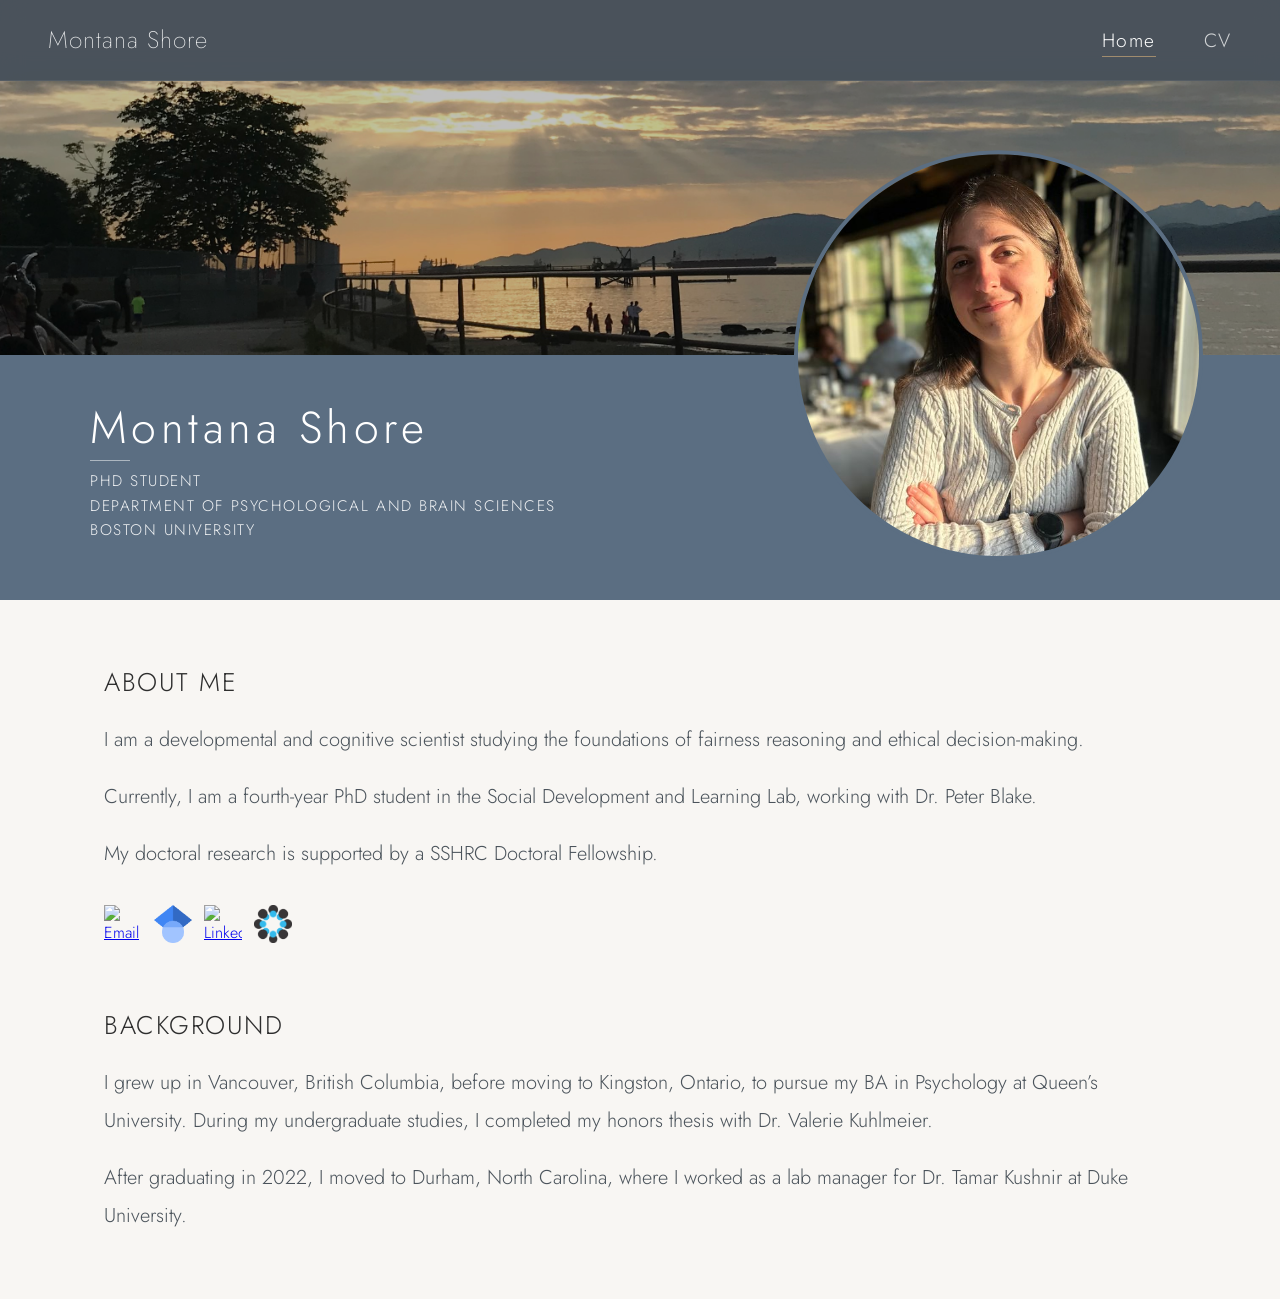
==== index.html @ 3db84d75 "Rename About tab to Home Co-Authored-By: Claude Opus 5.5 <noreply@anthropic.com>" ====
<!DOCTYPE html>
<html lang="en">
<head>
  <meta charset="UTF-8" />
  <meta name="viewport" content="width=device-width, initial-scale=1.0" />
  <title>Montana Shore</title>
  <meta name="description" content="Montana Shore, PhD student in the Department of Psychological and Brain Sciences at Boston University." />
  <link rel="preconnect" href="https://fonts.googleapis.com">
  <link rel="preconnect" href="https://fonts.gstatic.com" crossorigin>
  <link href="https://fonts.googleapis.com/css2?family=Jost:wght@200;300;400;500&display=swap" rel="stylesheet">
  <link rel="stylesheet" href="style.css" />
</head>
<body>

  <!-- NAV -->
  <nav>
    <a class="nav-logo" href="index.html">Montana Shore</a>
    <ul class="nav-links">
      <li><a href="index.html" aria-current="page">Home</a></li>
      <li><a href="2026-10_Shore_CV.pdf" target="_blank" rel="noopener">CV</a></li>
    </ul>
  </nav>

  <!-- HERO -->
  <header class="hero-wrapper" id="home">
    <img class="hero-landscape" src="landscape.jpeg" alt="" />
    <div class="hero-band">
      <img class="hero-avatar" src="profile.jpeg" alt="Portrait of Montana Shore" />
      <div class="hero-text">
        <h1 class="hero-name">Montana Shore</h1>
        <div class="hero-divider"></div>
        <p class="hero-title"><span>PhD Student</span><span class="sep"> &nbsp;|&nbsp; </span><span>Department of Psychological and Brain Sciences</span><span class="sep"> &nbsp;|&nbsp; </span><span>Boston University</span></p>
      </div>
    </div>
  </header>

  <main>
    <!-- ABOUT -->
    <section id="about">
      <h2 class="section-label">About Me</h2>
      <p>I am a developmental and cognitive scientist studying the foundations of fairness reasoning and ethical decision-making.</p>
      <p>Currently, I am a fourth-year PhD student in the Social Development and Learning Lab, working with Dr. Peter Blake.</p>
      <p>My doctoral research is supported by a SSHRC Doctoral Fellowship.</p>
      <div class="icon-links">
        <a class="icon-link" href="mailto:mjshore@bu.edu" title="Email">
          <img src="email.png" alt="Email" />
        </a>
        <a class="icon-link" href="https://scholar.google.com/citations?user=RjfIgo4AAAAJ&amp;hl=en" target="_blank" rel="noopener" title="Google Scholar">
          <img src="googlescholar.png" alt="Google Scholar" />
        </a>
        <a class="icon-link" href="https://www.linkedin.com/in/montana-shore-19417b161/" target="_blank" rel="noopener" title="LinkedIn">
          <img src="linkedin.png" alt="LinkedIn" />
        </a>
        <a class="icon-link" href="https://osf.io/xu5y9/" target="_blank" rel="noopener" title="OSF">
          <img src="osf.png" alt="OSF" />
        </a>
      </div>
    </section>

    <!-- BACKGROUND -->
    <section id="background">
      <h2 class="section-label">Background</h2>
      <p>I grew up in Vancouver, British Columbia, before moving to Kingston, Ontario, to pursue my BA in Psychology at Queen&rsquo;s University. During my undergraduate studies, I completed my honors thesis with Dr. Valerie Kuhlmeier.</p>
      <p>After graduating in 2022, I moved to Durham, North Carolina, where I worked as a lab manager for Dr. Tamar Kushnir at Duke University.</p>
    </section>
  </main>

</body>
</html>
---- style.css ----
*, *::before, *::after { margin: 0; padding: 0; box-sizing: border-box; }

:root {
  --white: #ffffff;
  --off-white: #f8f6f3;
  --ink: #2e2e2e;
  --mid: #6a6a6a;
  --slate: rgba(50, 60, 70, 0.88);
  --accent: #a08c6e;
  --band: #5b6e82;
  --card: #ede9e3;
  --card-hover: #e4dfd7;
  --border: rgba(0, 0, 0, 0.12);
  --font: 'Jost', sans-serif;
  --nav-height: 80px;
  --avatar: min(32vw, 460px);
}

html { scroll-behavior: smooth; }

body {
  font-family: var(--font);
  font-weight: 300;
  color: var(--ink);
  background: var(--off-white);
}

/* NAV */
nav {
  position: fixed;
  top: 0; left: 0; right: 0;
  z-index: 100;
  display: flex;
  justify-content: space-between;
  align-items: center;
  padding: 1.4rem 3rem;
  background: var(--slate);
  backdrop-filter: blur(12px);
  -webkit-backdrop-filter: blur(12px);
  border-bottom: 1px solid rgba(255, 255, 255, 0.1);
}

.nav-logo {
  font-weight: 200;
  font-size: 1.5rem;
  letter-spacing: 0.04em;
  color: rgba(255, 255, 255, 0.9);
  text-decoration: none;
}

.nav-links {
  display: flex;
  gap: 3rem;
  list-style: none;
}

.nav-links a {
  font-weight: 300;
  font-size: 1.2rem;
  letter-spacing: 0.08em;
  color: rgba(255, 255, 255, 0.75);
  text-decoration: none;
  position: relative;
  transition: color 0.2s;
}

.nav-links a::after {
  content: '';
  position: absolute;
  bottom: -3px; left: 0;
  width: 0; height: 1px;
  background: var(--accent);
  transition: width 0.3s ease;
}
.nav-links a:hover::after { width: 100%; }
.nav-links a:hover,
.nav-links a[aria-current="page"] { color: var(--white); }
.nav-links a[aria-current="page"]::after { width: 100%; }

/* HERO */
.hero-wrapper { padding-top: var(--nav-height); }

.hero-landscape {
  width: 100%;
  height: 275px;
  object-fit: cover;
  object-position: center;
  display: block;
  filter: brightness(0.75);
}

.hero-band {
  background: var(--band);
  padding: 2rem 7vw 2.5rem;
  position: relative;
  min-height: calc(var(--avatar) / 2 + 2.5rem);
  display: flex;
  flex-direction: column;
  justify-content: center;
  animation: fadeUp 1s ease 0.2s both;
}

@keyframes fadeUp {
  from { opacity: 0; transform: translateY(20px); }
  to   { opacity: 1; transform: translateY(0); }
}

.hero-avatar {
  width: var(--avatar);
  height: var(--avatar);
  border-radius: 50%;
  object-fit: cover;
  object-position: center top;
  border: 4px solid var(--band);
  position: absolute;
  right: 6vw;
  top: 0;
  transform: translateY(-50%);
}

.hero-text {
  width: calc(100% - var(--avatar) + 1vw - 1.5rem);
  min-width: 0;
  container-type: inline-size;
}

.hero-name {
  font-weight: 300;
  font-size: clamp(1.6rem, 3.5vw, 2.8rem);
  color: var(--white);
  letter-spacing: 0.1em;
  line-height: 1.1;
  margin-bottom: 0.3rem;
}

.hero-divider {
  width: 40px;
  height: 1px;
  background: rgba(255, 255, 255, 0.5);
  margin: 0.5rem 0;
}

.hero-title {
  font-weight: 300;
  font-size: clamp(0.95rem, 1.2vw, 1.1rem);
  line-height: 1.6;
  color: rgba(255, 255, 255, 0.9);
  letter-spacing: 0.1em;
  text-transform: uppercase;
}
/* Subtitle: stacked lines by default, one line when there is room beside the photo */
.hero-title span { display: block; }
.hero-title .sep { display: none; }
@container (min-width: 1000px) {
  .hero-title span { display: inline; white-space: nowrap; }
  .hero-title .sep { display: inline; }
}

/* ICON LINKS */
.icon-links {
  display: flex;
  gap: 0.75rem;
  margin-top: 2rem;
  flex-wrap: wrap;
  align-items: center;
}

.icon-link {
  display: inline-flex;
  align-items: center;
  justify-content: center;
  transition: transform 0.15s, opacity 0.2s;
}

.icon-link:hover {
  transform: translateY(-2px);
  opacity: 0.6;
}

.icon-link img {
  width: 38px;
  height: 38px;
  object-fit: contain;
  display: block;
}

/* MAIN CONTENT */
main {
  max-width: 1200px;
  margin: 0 auto;
  padding: 4rem;
}

/* Pages without the banner start below the fixed top bar */
main.page-top { padding-top: calc(var(--nav-height) + 3rem); }

section { scroll-margin-top: var(--nav-height); }
section + section { margin-top: 4rem; }

.section-label {
  font-weight: 300;
  font-size: clamp(1.35rem, 2vw, 1.6rem);
  letter-spacing: 0.06em;
  text-transform: uppercase;
  color: var(--ink);
  margin-bottom: 1.25rem;
}

section p {
  font-size: 1.25rem;
  line-height: 1.9;
  color: var(--slate);
}

section p + p { margin-top: 1.2rem; }

/* RESEARCH */
.research-grid {
  display: grid;
  grid-template-columns: 1fr;
  gap: 2px;
  margin-top: 3rem;
}

.research-card {
  background: var(--card);
  padding: 2.5rem 2rem;
  transition: background 0.2s;
}
.research-card:hover { background: var(--card-hover); }

.card-number {
  font-weight: 200;
  font-size: 2.5rem;
  color: var(--slate);
  line-height: 1;
  margin-bottom: 1rem;
  letter-spacing: 0.05em;
}

.card-title {
  font-weight: 400;
  font-size: 1.1rem;
  letter-spacing: 0.08em;
  color: var(--ink);
  margin-bottom: 0.8rem;
  text-transform: uppercase;
}

section .card-desc {
  font-size: 1.1rem;
  line-height: 1.7;
  color: var(--mid);
}

/* RESPONSIVE */
@media (max-width: 640px) {
  :root { --nav-height: 68px; --avatar: 170px; }
  nav { padding: 1.2rem 1.5rem; }
  .nav-logo { font-size: 1.25rem; white-space: nowrap; }
  .nav-links { gap: 1.25rem; }
  .nav-links a { font-size: 1rem; }
  .hero-landscape { height: 140px; }
  .hero-band { padding-top: 5rem; }
  .hero-avatar { right: 1.5rem; transform: translateY(-60%); }
  .hero-text { width: 100%; }
  .hero-title { font-size: 0.9rem; }
  main { padding: 3rem 1.5rem; }
}
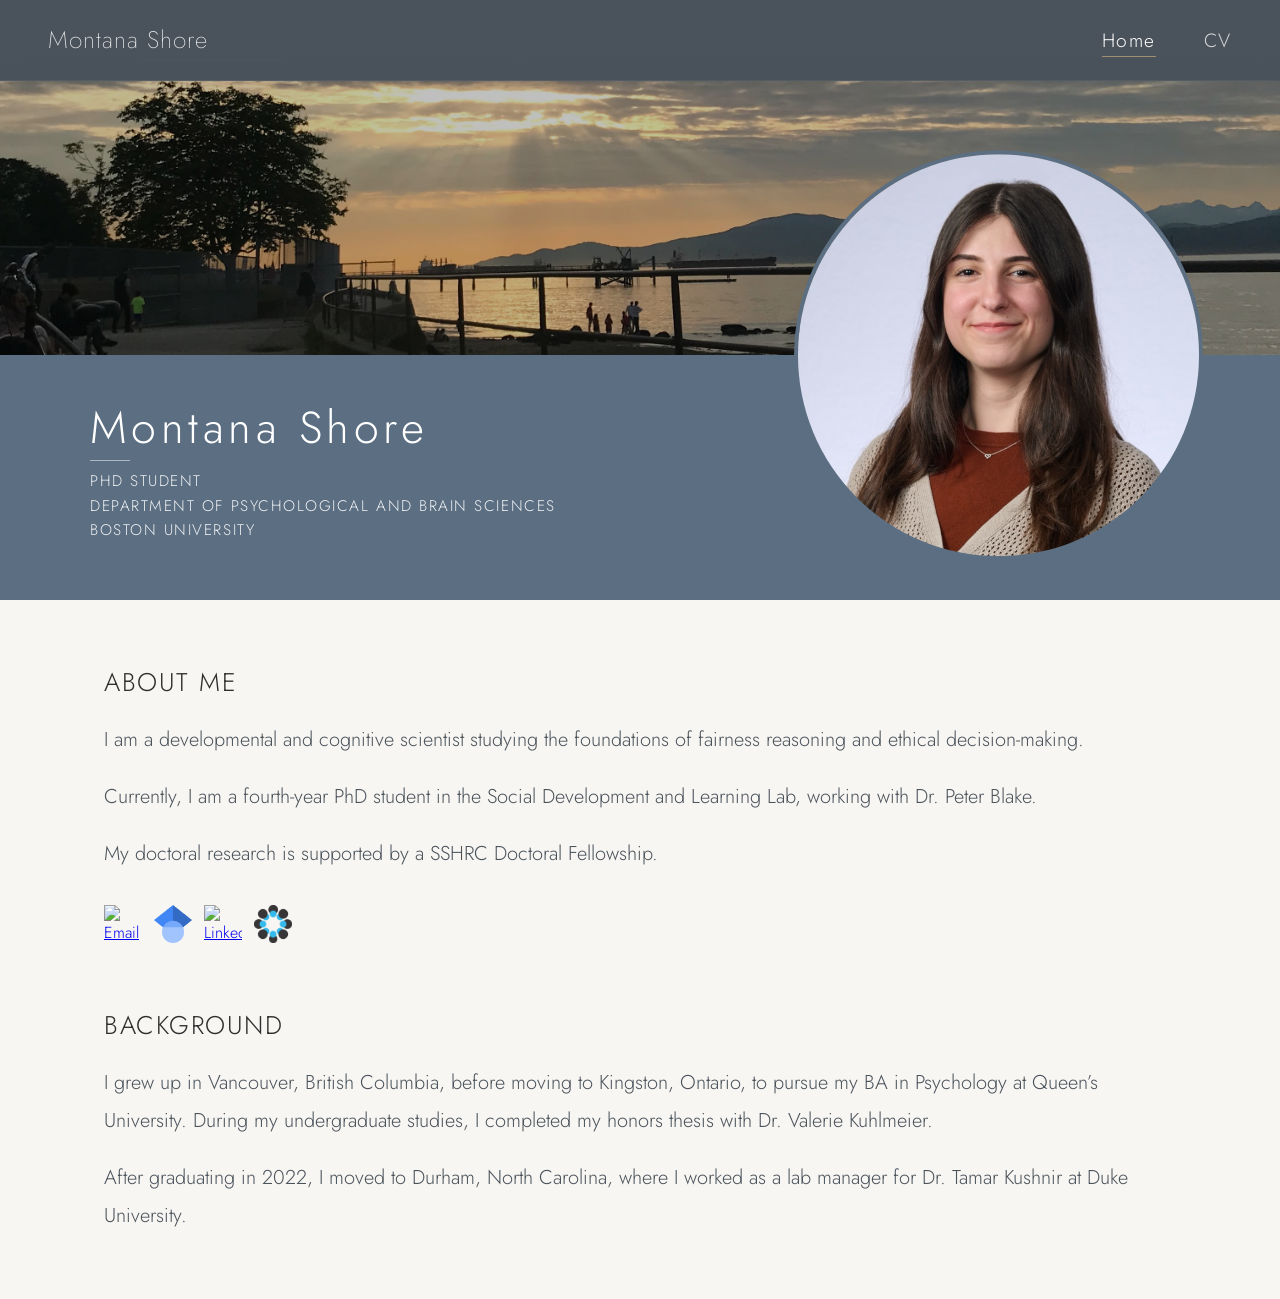
==== commit 5de8c267: "Update profile picture with new retouched headshot Co-Authored-By: Claude Opus 5.5 <noreply@anthropi" ====
--- a/index.html
+++ b/index.html
@@ -3,8 +3,40 @@
 <head>
   <meta charset="UTF-8" />
   <meta name="viewport" content="width=device-width, initial-scale=1.0" />
-  <title>Montana Shore</title>
-  <meta name="description" content="Montana Shore, PhD student in the Department of Psychological and Brain Sciences at Boston University." />
+  <title>Montana Shore | PhD Student, Boston University</title>
+  <meta name="description" content="Montana Shore is a developmental and cognitive scientist and PhD student in the Department of Psychological and Brain Sciences at Boston University, studying fairness reasoning and ethical decision-making." />
+  <link rel="canonical" href="https://montanashore.com/" />
+
+  <!-- How the page looks when shared on social media or in messages -->
+  <meta property="og:type" content="profile" />
+  <meta property="og:title" content="Montana Shore" />
+  <meta property="og:description" content="Developmental and cognitive scientist and PhD student at Boston University, studying fairness reasoning and ethical decision-making." />
+  <meta property="og:url" content="https://montanashore.com/" />
+  <meta property="og:image" content="https://montanashore.com/profile.jpeg" />
+
+  <!-- Tells search engines who this site is about and links your other profiles -->
+  <script type="application/ld+json">
+  {
+    "@context": "https://schema.org",
+    "@type": "Person",
+    "name": "Montana Shore",
+    "url": "https://montanashore.com/",
+    "image": "https://montanashore.com/profile.jpeg",
+    "jobTitle": "PhD Student",
+    "affiliation": {
+      "@type": "CollegeOrUniversity",
+      "name": "Boston University",
+      "department": "Department of Psychological and Brain Sciences"
+    },
+    "alumniOf": "Queen's University",
+    "email": "mailto:mjshore@bu.edu",
+    "sameAs": [
+      "https://scholar.google.com/citations?user=RjfIgo4AAAAJ",
+      "https://www.linkedin.com/in/montana-shore-19417b161/",
+      "https://osf.io/xu5y9/"
+    ]
+  }
+  </script>
   <link rel="preconnect" href="https://fonts.googleapis.com">
   <link rel="preconnect" href="https://fonts.gstatic.com" crossorigin>
   <link href="https://fonts.googleapis.com/css2?family=Jost:wght@200;300;400;500&display=swap" rel="stylesheet">
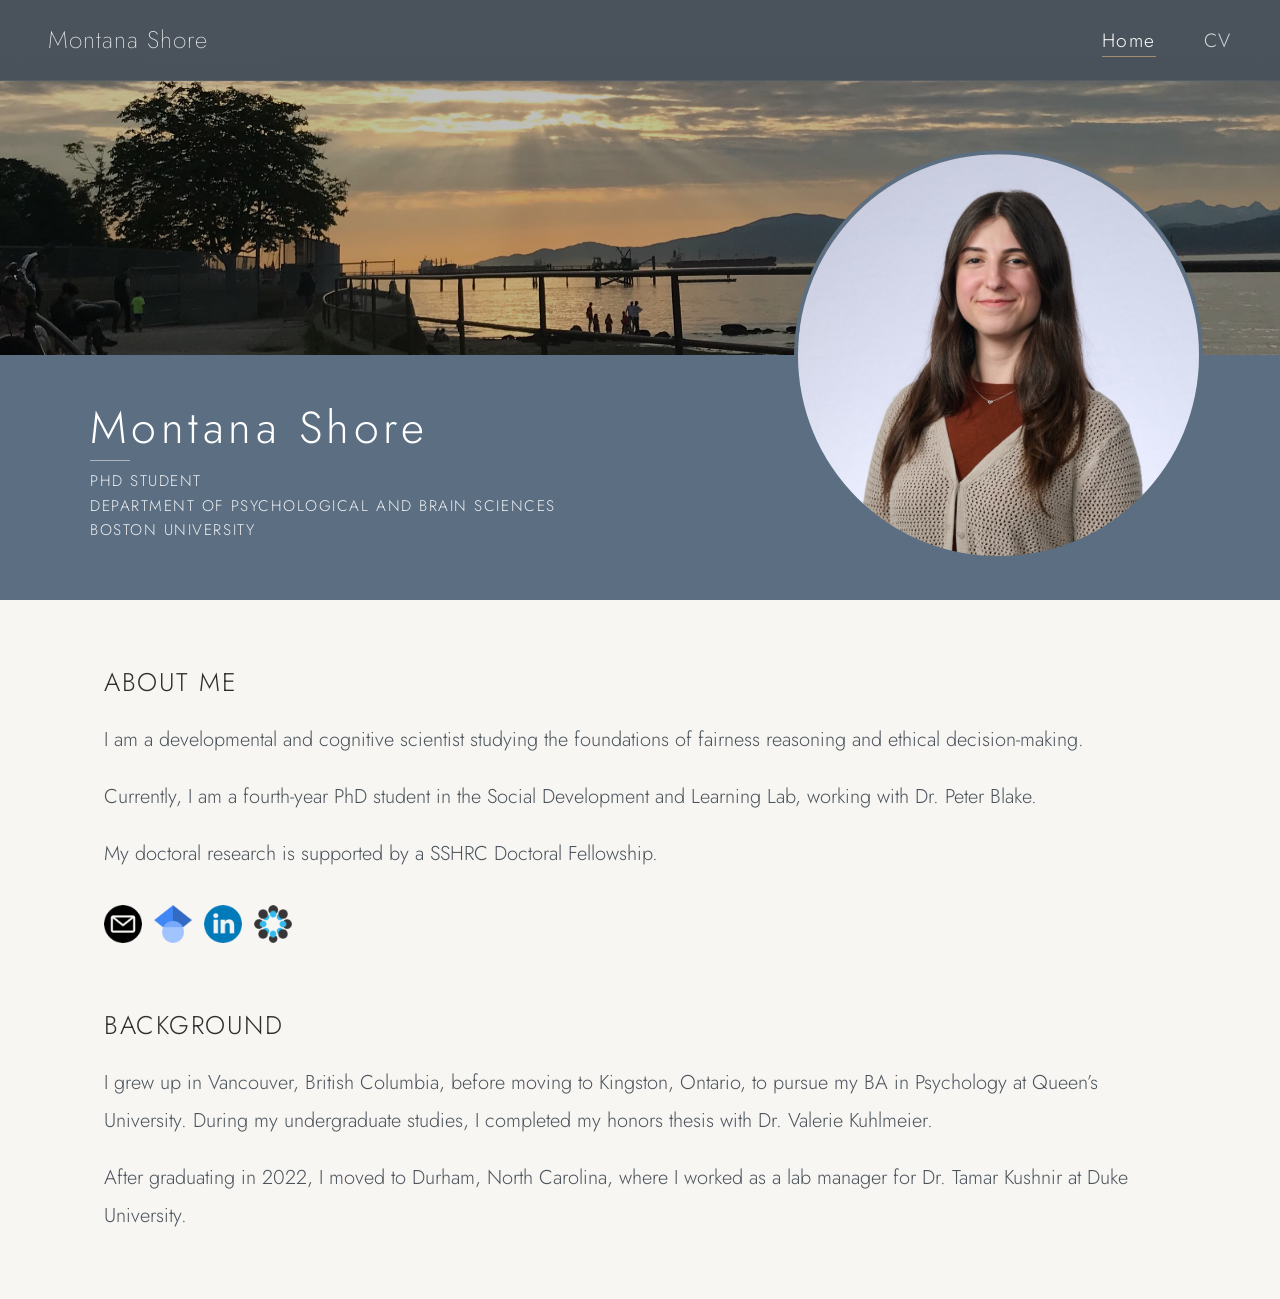
==== commit a5ebac36: "Improve SEO: favicon, sharing tags, richer profile data, smaller images - Add favicon and Apple touc" ====
--- a/index.html
+++ b/index.html
@@ -6,6 +6,10 @@
   <title>Montana Shore | PhD Student, Boston University</title>
   <meta name="description" content="Montana Shore is a developmental and cognitive scientist and PhD student in the Department of Psychological and Brain Sciences at Boston University, studying fairness reasoning and ethical decision-making." />
   <link rel="canonical" href="https://montanashore.com/" />
+  <meta name="google-site-verification" content="kTW9x9qZH2GwWdBQJdvQ5iM43Chmeb7-rbq7OVNbus4" />
+  <meta name="author" content="Montana Shore" />
+  <link rel="icon" type="image/png" href="favicon.png" />
+  <link rel="apple-touch-icon" href="apple-touch-icon.png" />
 
   <!-- How the page looks when shared on social media or in messages -->
   <meta property="og:type" content="profile" />
@@ -13,6 +17,11 @@
   <meta property="og:description" content="Developmental and cognitive scientist and PhD student at Boston University, studying fairness reasoning and ethical decision-making." />
   <meta property="og:url" content="https://montanashore.com/" />
   <meta property="og:image" content="https://montanashore.com/profile.jpeg" />
+  <meta property="og:image:alt" content="Portrait of Montana Shore" />
+  <meta property="og:site_name" content="Montana Shore" />
+  <meta property="profile:first_name" content="Montana" />
+  <meta property="profile:last_name" content="Shore" />
+  <meta name="twitter:card" content="summary" />
 
   <!-- Tells search engines who this site is about and links your other profiles -->
   <script type="application/ld+json">
@@ -20,6 +29,10 @@
     "@context": "https://schema.org",
     "@type": "Person",
     "name": "Montana Shore",
+    "givenName": "Montana",
+    "familyName": "Shore",
+    "description": "Developmental and cognitive scientist and PhD student at Boston University studying fairness reasoning and ethical decision-making.",
+    "knowsAbout": ["Developmental psychology", "Cognitive science", "Fairness reasoning", "Moral development", "Ethical decision-making"],
     "url": "https://montanashore.com/",
     "image": "https://montanashore.com/profile.jpeg",
     "jobTitle": "PhD Student",
@@ -55,9 +68,9 @@
 
   <!-- HERO -->
   <header class="hero-wrapper" id="home">
-    <img class="hero-landscape" src="landscape.jpeg" alt="" />
+    <img class="hero-landscape" src="landscape.jpeg" alt="" width="2400" height="942" fetchpriority="high" />
     <div class="hero-band">
-      <img class="hero-avatar" src="profile.jpeg" alt="Portrait of Montana Shore" />
+      <img class="hero-avatar" src="profile.jpeg" alt="Portrait of Montana Shore" width="1000" height="1000" />
       <div class="hero-text">
         <h1 class="hero-name">Montana Shore</h1>
         <div class="hero-divider"></div>
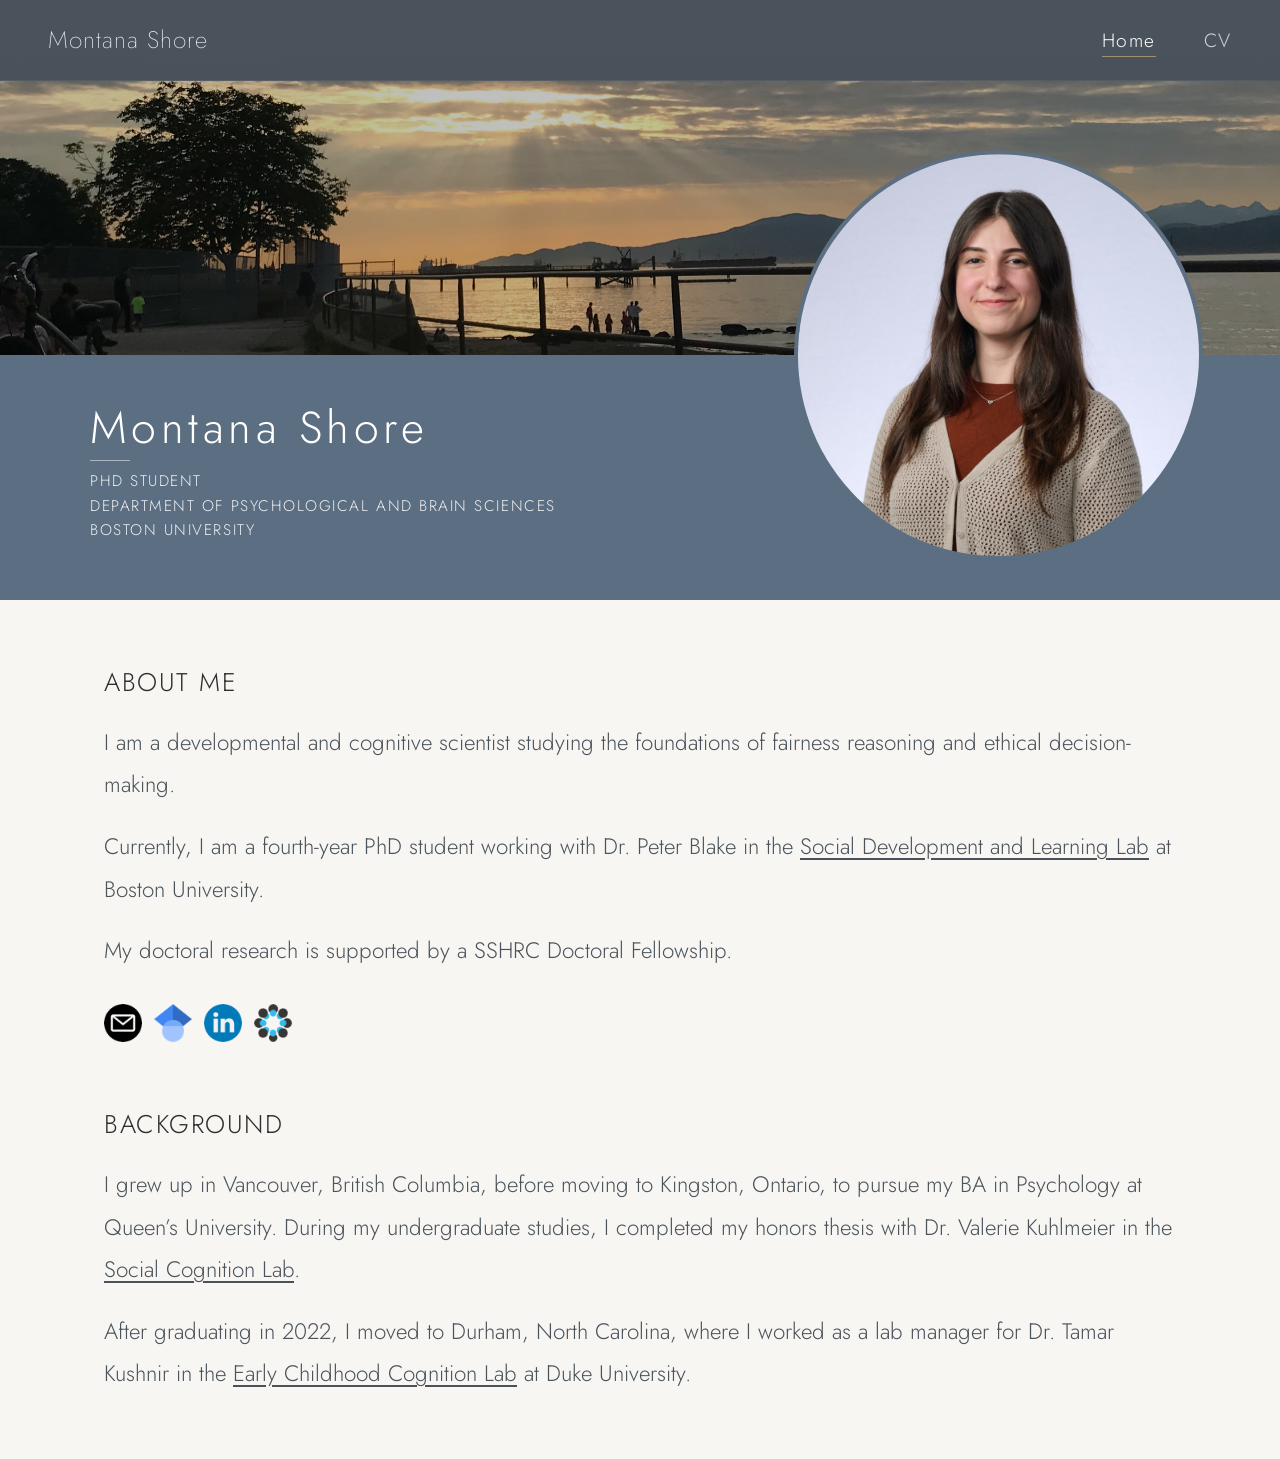
==== commit 31fbd0ea: "Update About Me and Background text, add lab links, enlarge text Co-Authored-By: Claude Opus 5.5 <no" ====
--- a/index.html
+++ b/index.html
@@ -8,8 +8,6 @@
   <link rel="canonical" href="https://montanashore.com/" />
   <meta name="google-site-verification" content="kTW9x9qZH2GwWdBQJdvQ5iM43Chmeb7-rbq7OVNbus4" />
   <meta name="author" content="Montana Shore" />
-  <link rel="icon" type="image/png" href="favicon.png" />
-  <link rel="apple-touch-icon" href="apple-touch-icon.png" />
 
   <!-- How the page looks when shared on social media or in messages -->
   <meta property="og:type" content="profile" />
@@ -50,6 +48,9 @@
     ]
   }
   </script>
+  <link rel="icon" href="favicon.svg" type="image/svg+xml" />
+  <link rel="icon" href="favicon.png" type="image/png" />
+  <link rel="apple-touch-icon" href="apple-touch-icon.png" />
   <link rel="preconnect" href="https://fonts.googleapis.com">
   <link rel="preconnect" href="https://fonts.gstatic.com" crossorigin>
   <link href="https://fonts.googleapis.com/css2?family=Jost:wght@200;300;400;500&display=swap" rel="stylesheet">
@@ -84,7 +85,7 @@
     <section id="about">
       <h2 class="section-label">About Me</h2>
       <p>I am a developmental and cognitive scientist studying the foundations of fairness reasoning and ethical decision-making.</p>
-      <p>Currently, I am a fourth-year PhD student in the Social Development and Learning Lab, working with Dr. Peter Blake.</p>
+      <p>Currently, I am a fourth-year PhD student working with Dr. Peter Blake in the <a href="https://www.bu.edu/cdl/sdll/" target="_blank" rel="noopener">Social Development and Learning Lab</a> at Boston University.</p>
       <p>My doctoral research is supported by a SSHRC Doctoral Fellowship.</p>
       <div class="icon-links">
         <a class="icon-link" href="mailto:mjshore@bu.edu" title="Email">
@@ -105,8 +106,8 @@
     <!-- BACKGROUND -->
     <section id="background">
       <h2 class="section-label">Background</h2>
-      <p>I grew up in Vancouver, British Columbia, before moving to Kingston, Ontario, to pursue my BA in Psychology at Queen&rsquo;s University. During my undergraduate studies, I completed my honors thesis with Dr. Valerie Kuhlmeier.</p>
-      <p>After graduating in 2022, I moved to Durham, North Carolina, where I worked as a lab manager for Dr. Tamar Kushnir at Duke University.</p>
+      <p>I grew up in Vancouver, British Columbia, before moving to Kingston, Ontario, to pursue my BA in Psychology at Queen&rsquo;s University. During my undergraduate studies, I completed my honors thesis with Dr. Valerie Kuhlmeier in the <a href="https://www.socialcognitionlab.com/" target="_blank" rel="noopener">Social Cognition Lab</a>.</p>
+      <p>After graduating in 2022, I moved to Durham, North Carolina, where I worked as a lab manager for Dr. Tamar Kushnir in the <a href="https://ecclabduke.com/" target="_blank" rel="noopener">Early Childhood Cognition Lab</a> at Duke University.</p>
     </section>
   </main>
 
--- a/style.css
+++ b/style.css
@@ -214,6 +214,16 @@
 
 section p + p { margin-top: 1.2rem; }
 
+#about p,
+#background p { font-size: 1.4rem; }
+
+section p a {
+  color: inherit;
+  text-decoration: underline;
+  text-underline-offset: 0.2em;
+}
+section p a:hover { color: var(--accent); }
+
 /* RESEARCH */
 .research-grid {
   display: grid;
